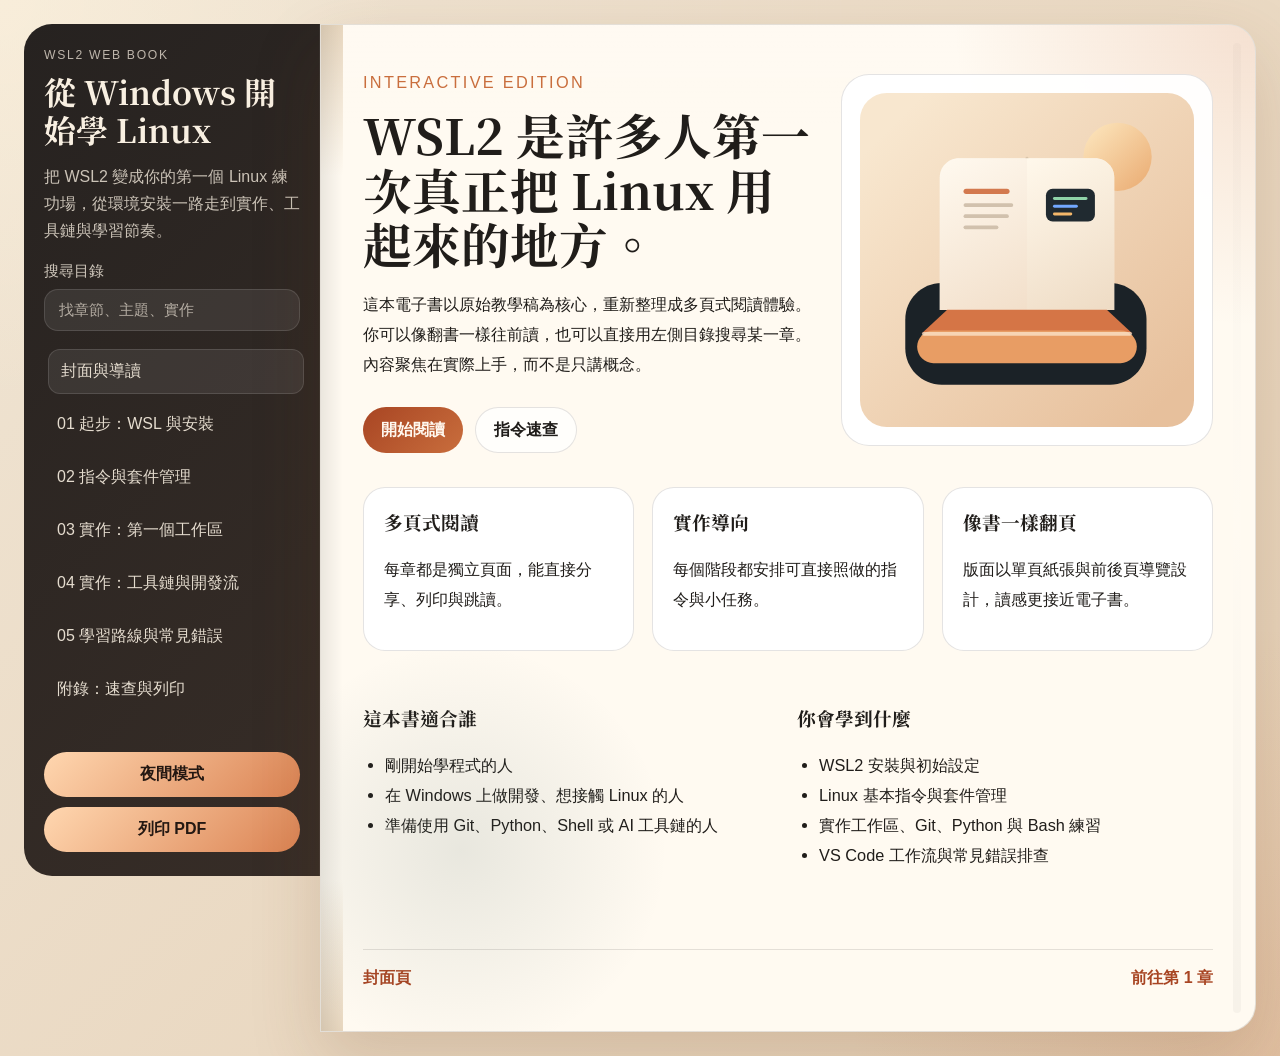
==== index.html @ 8cfdb97d "Initial ebook-wsl2 web book" ====
﻿<!DOCTYPE html>
<html lang="zh-Hant">
<head>
  <meta charset="UTF-8">
  <meta name="viewport" content="width=device-width, initial-scale=1.0">
  <title>從 Windows 開始學 Linux | WSL2 網頁電子書</title>
  <meta name="description" content="一本從 WSL2 出發的多頁式網頁電子書，帶你在 Windows 上開始學 Linux。">
  <link rel="preconnect" href="https://fonts.googleapis.com">
  <link rel="preconnect" href="https://fonts.gstatic.com" crossorigin>
  <link href="https://fonts.googleapis.com/css2?family=Noto+Serif+TC:wght@500;700;900&family=IBM+Plex+Sans+TC:wght@400;500;700&family=JetBrains+Mono:wght@400;600&display=swap" rel="stylesheet">
  <link rel="stylesheet" href="styles.css">
</head>
<body data-page="index.html">
  <div class="book-layout">
    <aside class="book-sidebar">
      <div class="sidebar-panel">
        <p class="eyebrow">WSL2 Web Book</p>
        <h1>從 Windows 開始學 Linux</h1>
        <p class="subtitle">把 WSL2 變成你的第一個 Linux 練功場，從環境安裝一路走到實作、工具鏈與學習節奏。</p>
        <label class="search-box" for="toc-search">
          <span>搜尋目錄</span>
          <input id="toc-search" type="search" placeholder="找章節、主題、實作">
        </label>
        <nav class="toc" aria-label="章節目錄">
          <a href="index.html">封面與導讀</a>
          <a href="chapter-01.html">01 起步：WSL 與安裝</a>
          <a href="chapter-02.html">02 指令與套件管理</a>
          <a href="chapter-03.html">03 實作：第一個工作區</a>
          <a href="chapter-04.html">04 實作：工具鏈與開發流</a>
          <a href="chapter-05.html">05 學習路線與常見錯誤</a>
          <a href="appendix.html">附錄：速查與列印</a>
        </nav>
        <div class="sidebar-actions">
          <button type="button" class="toolbar-button" data-theme-toggle>夜間模式</button>
          <button type="button" class="toolbar-button" data-print-page>列印 PDF</button>
        </div>
      </div>
    </aside>

    <main class="book-main">
      <article class="page-card cover-page">
        <div class="page-flourish"></div>
        <section class="cover-grid">
          <div class="cover-copy">
            <p class="eyebrow warm">Interactive Edition</p>
            <h2>WSL2 是許多人第一次真正把 Linux 用起來的地方。</h2>
            <p>這本電子書以原始教學稿為核心，重新整理成多頁式閱讀體驗。你可以像翻書一樣往前讀，也可以直接用左側目錄搜尋某一章。內容聚焦在實際上手，而不是只講概念。</p>
            <div class="action-row">
              <a class="button primary" href="chapter-01.html">開始閱讀</a>
              <a class="button secondary" href="appendix.html">指令速查</a>
            </div>
          </div>
          <figure class="cover-figure">
            <img src="cover-art.svg" alt="一本打開的書與終端機視窗組成的封面插圖">
          </figure>
        </section>

        <section class="feature-strip">
          <article>
            <h3>多頁式閱讀</h3>
            <p>每章都是獨立頁面，能直接分享、列印與跳讀。</p>
          </article>
          <article>
            <h3>實作導向</h3>
            <p>每個階段都安排可直接照做的指令與小任務。</p>
          </article>
          <article>
            <h3>像書一樣翻頁</h3>
            <p>版面以單頁紙張與前後頁導覽設計，讀感更接近電子書。</p>
          </article>
        </section>

        <section class="intro-columns">
          <div>
            <h3>這本書適合誰</h3>
            <ul class="plain-list">
              <li>剛開始學程式的人</li>
              <li>在 Windows 上做開發、想接觸 Linux 的人</li>
              <li>準備使用 Git、Python、Shell 或 AI 工具鏈的人</li>
            </ul>
          </div>
          <div>
            <h3>你會學到什麼</h3>
            <ul class="plain-list">
              <li>WSL2 安裝與初始設定</li>
              <li>Linux 基本指令與套件管理</li>
              <li>實作工作區、Git、Python 與 Bash 練習</li>
              <li>VS Code 工作流與常見錯誤排查</li>
            </ul>
          </div>
        </section>

        <footer class="page-nav">
          <span class="page-hint">封面頁</span>
          <a class="next-link" href="chapter-01.html">前往第 1 章</a>
        </footer>
      </article>
    </main>
  </div>

  <script src="script.js"></script>
</body>
</html>
---- styles.css ----
﻿:root {
  --bg: #f0e5d4;
  --bg-2: #e5cfb4;
  --sidebar: #262220;
  --sidebar-2: #372d27;
  --paper: #fffaf1;
  --paper-edge: #e7d6be;
  --paper-shadow: 0 28px 70px rgba(103, 60, 29, 0.18);
  --ink: #201d1a;
  --muted: #6d655f;
  --line: rgba(32, 29, 26, 0.12);
  --accent: #c96e3d;
  --accent-2: #a84523;
  --accent-soft: rgba(201, 110, 61, 0.13);
  --card-bg: rgba(255, 255, 255, 0.82);
  --card-bg-strong: rgba(255, 255, 255, 0.94);
  --button-secondary-bg: rgba(255, 255, 255, 0.72);
  --button-secondary-hover: rgba(255, 255, 255, 0.9);
  --input-bg: rgba(255, 255, 255, 0.08);
  --input-placeholder: rgba(248, 239, 225, 0.64);
}

html[data-theme="dark"] {
  --bg: #131618;
  --bg-2: #283036;
  --sidebar: #0f1112;
  --sidebar-2: #1c2023;
  --paper: #1b1f23;
  --paper-edge: #323840;
  --paper-shadow: 0 28px 70px rgba(0, 0, 0, 0.45);
  --ink: #eef1f2;
  --muted: #aeb6ba;
  --line: rgba(255, 255, 255, 0.09);
  --accent: #f0a36c;
  --accent-2: #ffcf9c;
  --accent-soft: rgba(240, 163, 108, 0.12);
  --card-bg: rgba(255, 255, 255, 0.04);
  --card-bg-strong: rgba(255, 255, 255, 0.07);
  --button-secondary-bg: rgba(255, 255, 255, 0.06);
  --button-secondary-hover: rgba(255, 255, 255, 0.12);
  --input-bg: rgba(255, 255, 255, 0.06);
  --input-placeholder: rgba(238, 241, 242, 0.52);
}

* {
  box-sizing: border-box;
}

html {
  scroll-behavior: smooth;
}

body {
  margin: 0;
  color: var(--ink);
  font-family: "IBM Plex Sans TC", sans-serif;
  background:
    radial-gradient(circle at top left, rgba(255, 244, 223, 0.55), transparent 24%),
    radial-gradient(circle at bottom right, rgba(201, 110, 61, 0.16), transparent 26%),
    linear-gradient(135deg, var(--bg) 0%, var(--bg-2) 100%);
}

body::before {
  content: "";
  position: fixed;
  inset: 0;
  pointer-events: none;
  background:
    linear-gradient(rgba(255, 255, 255, 0.04) 1px, transparent 1px),
    linear-gradient(90deg, rgba(255, 255, 255, 0.04) 1px, transparent 1px);
  background-size: 24px 24px;
  mask-image: radial-gradient(circle at center, black 32%, transparent 88%);
}

.book-layout {
  min-height: 100vh;
  display: grid;
  grid-template-columns: 320px minmax(0, 1fr);
}

.book-sidebar {
  position: sticky;
  top: 0;
  height: 100vh;
  padding: 24px 0 24px 24px;
}

.sidebar-panel {
  height: 100%;
  padding: 24px 20px;
  border-radius: 28px 0 0 28px;
  color: #f8efe1;
  background: linear-gradient(135deg, var(--sidebar) 0%, var(--sidebar-2) 100%);
  box-shadow: inset -1px 0 0 rgba(255, 255, 255, 0.06);
  display: flex;
  flex-direction: column;
}

.eyebrow,
.chapter-number {
  margin: 0 0 10px;
  text-transform: uppercase;
  letter-spacing: 0.14em;
  font-size: 0.76rem;
}

.eyebrow {
  color: rgba(248, 239, 225, 0.72);
}

.eyebrow.warm {
  color: var(--accent);
}

h1,
h2,
h3,
h4 {
  font-family: "Noto Serif TC", serif;
}

.sidebar-panel h1 {
  margin: 0;
  font-size: 2rem;
  line-height: 1.2;
}

.subtitle {
  margin: 14px 0 18px;
  line-height: 1.7;
  color: rgba(248, 239, 225, 0.78);
}

.search-box {
  display: grid;
  gap: 8px;
  font-size: 0.92rem;
  color: rgba(248, 239, 225, 0.8);
}

.search-box input {
  width: 100%;
  border: 1px solid rgba(255, 255, 255, 0.12);
  background: var(--input-bg);
  color: #fff7ed;
  border-radius: 14px;
  padding: 12px 14px;
  font: inherit;
}

.search-box input::placeholder {
  color: var(--input-placeholder);
}

.toc {
  margin-top: 18px;
  display: grid;
  gap: 8px;
}

.toc a {
  color: rgba(248, 239, 225, 0.9);
  text-decoration: none;
  padding: 11px 12px;
  border-radius: 12px;
  border: 1px solid transparent;
  transition: transform 180ms ease, background-color 180ms ease, border-color 180ms ease;
}

.toc a:hover,
.toc a.is-active {
  transform: translateX(4px);
  background: rgba(255, 255, 255, 0.08);
  border-color: rgba(255, 255, 255, 0.12);
}

.toc a.is-hidden {
  display: none;
}

.sidebar-actions {
  margin-top: auto;
  display: grid;
  gap: 10px;
}

.toolbar-button {
  border: 0;
  border-radius: 999px;
  padding: 12px 16px;
  font: inherit;
  font-weight: 700;
  cursor: pointer;
  color: #241812;
  background: linear-gradient(135deg, #ffd7b0, #db8353);
}

.book-main {
  padding: 24px 24px 24px 0;
  display: flex;
  align-items: flex-start;
  justify-content: center;
}

.page-card {
  position: relative;
  width: min(980px, 100%);
  max-width: 980px;
  min-height: calc(100vh - 48px);
  padding: 42px;
  border-radius: 0 28px 28px 0;
  background: linear-gradient(180deg, rgba(255, 255, 255, 0.08), transparent 10%), var(--paper);
  box-shadow: var(--paper-shadow);
  border: 1px solid var(--line);
  overflow: hidden;
}

.page-card::before {
  content: "";
  position: absolute;
  left: 0;
  top: 0;
  bottom: 0;
  width: 22px;
  background:
    linear-gradient(90deg, rgba(0, 0, 0, 0.08), transparent),
    linear-gradient(180deg, var(--paper-edge), transparent 15%, transparent 85%, var(--paper-edge));
}

.page-card::after {
  content: "";
  position: absolute;
  right: 14px;
  top: 18px;
  bottom: 18px;
  width: 8px;
  border-radius: 999px;
  background: linear-gradient(180deg, rgba(0, 0, 0, 0.05), rgba(255, 255, 255, 0.12), rgba(0, 0, 0, 0.08));
  opacity: 0.42;
}

.page-flourish {
  position: absolute;
  inset: 0;
  pointer-events: none;
  background:
    radial-gradient(circle at top right, rgba(201, 110, 61, 0.18), transparent 22%),
    radial-gradient(circle at 15% 82%, rgba(70, 95, 88, 0.12), transparent 18%);
}

.page-card,
.page-card h2,
.page-card h3,
.page-card h4,
.page-card p,
.page-card li,
.page-card strong,
.page-card code,
.comparison-table th,
.comparison-table td {
  color: var(--ink);
}

.cover-page {
  display: grid;
  gap: 34px;
}

.cover-grid {
  position: relative;
  display: grid;
  grid-template-columns: 1.1fr 0.9fr;
  gap: 24px;
  align-items: center;
}

.cover-copy h2,
.chapter-header h2 {
  margin: 0 0 18px;
  font-size: clamp(2.2rem, 3.8vw, 4.2rem);
  line-height: 1.12;
}

.cover-copy p,
.page-card p,
.page-card li {
  line-height: 1.85;
  font-size: 1.02rem;
}

.cover-figure {
  margin: 0;
  padding: 18px;
  border-radius: 28px;
  background: var(--card-bg-strong);
  border: 1px solid var(--line);
}

.cover-figure img {
  display: block;
  width: 100%;
  height: auto;
}

.feature-strip,
.info-grid,
.intro-columns,
.command-grid,
.timeline {
  display: grid;
  gap: 18px;
}

.feature-strip {
  grid-template-columns: repeat(3, minmax(0, 1fr));
}

.intro-columns,
.info-grid.two {
  grid-template-columns: repeat(2, minmax(0, 1fr));
}

.info-grid.three,
.command-grid {
  grid-template-columns: repeat(3, minmax(0, 1fr));
}

.feature-strip article,
.info-card,
.command-card,
.practice-block,
.section-block,
.timeline article,
.comparison-table,
pre,
.callout {
  position: relative;
  z-index: 1;
  border: 1px solid var(--line);
  border-radius: 22px;
  background: var(--card-bg-strong);
  padding: 20px;
}

html[data-theme="dark"] .cover-figure,
html[data-theme="dark"] .feature-strip article,
html[data-theme="dark"] .info-card,
html[data-theme="dark"] .command-card,
html[data-theme="dark"] .practice-block,
html[data-theme="dark"] .section-block,
html[data-theme="dark"] .timeline article,
html[data-theme="dark"] .comparison-table,
html[data-theme="dark"] pre,
html[data-theme="dark"] .callout {
  background: var(--card-bg-strong);
}

.feature-strip h3,
.info-card h3,
.info-card h4,
.section-block h3,
.practice-block h3,
.command-card code {
  margin-top: 0;
}

.feature-strip article p,
.info-card p,
.command-card p,
.practice-block p,
.section-block p,
.timeline article p,
.comparison-table th,
.comparison-table td {
  overflow-wrap: anywhere;
}

.action-row {
  display: flex;
  flex-wrap: wrap;
  gap: 12px;
  margin-top: 28px;
}

.button {
  display: inline-flex;
  align-items: center;
  justify-content: center;
  min-height: 46px;
  padding: 0 18px;
  border-radius: 999px;
  font-weight: 700;
  text-decoration: none;
}

.button.primary {
  color: #fff8ef;
  background: linear-gradient(135deg, var(--accent-2), var(--accent));
}

.button.secondary {
  color: var(--ink);
  border: 1px solid var(--line);
  background: var(--button-secondary-bg);
}

.button.secondary:hover {
  background: var(--button-secondary-hover);
}

.plain-list,
.steps {
  padding-left: 22px;
}

pre {
  overflow-x: auto;
}

code {
  font-family: "JetBrains Mono", monospace;
  font-size: 0.95em;
}

pre code {
  display: block;
  white-space: pre-wrap;
  line-height: 1.8;
}

.chapter-header {
  margin-bottom: 26px;
  padding-bottom: 18px;
  border-bottom: 1px solid var(--line);
}

.chapter-number {
  color: var(--accent);
}

.callout {
  border-left: 6px solid var(--accent);
}

.callout.soft {
  background: var(--accent-soft);
}

.command-card code {
  display: inline-block;
  margin-bottom: 8px;
  font-size: 1rem;
}

.timeline article span {
  display: inline-block;
  margin-bottom: 8px;
  font-weight: 700;
  color: var(--accent);
}

.comparison-table-wrap {
  overflow-x: auto;
  border: 1px solid var(--line);
  border-radius: 18px;
  background: var(--card-bg-strong);
}

.comparison-table {
  width: 100%;
  border-collapse: collapse;
  min-width: 520px;
}

.comparison-table th,
.comparison-table td {
  padding: 16px 18px;
  text-align: left;
  vertical-align: top;
  border-bottom: 1px solid var(--line);
}

.comparison-table th:not(:last-child),
.comparison-table td:not(:last-child) {
  border-right: 1px solid var(--line);
}

.comparison-table thead th {
  background: var(--accent-soft);
  font-weight: 700;
}

.comparison-table tbody th {
  width: 28%;
  font-weight: 700;
  background: rgba(0, 0, 0, 0.02);
}

html[data-theme="dark"] .comparison-table tbody th {
  background: rgba(255, 255, 255, 0.04);
}

.comparison-table tbody tr:last-child th,
.comparison-table tbody tr:last-child td {
  border-bottom: 0;
}

.page-nav {
  margin-top: 28px;
  padding-top: 18px;
  border-top: 1px solid var(--line);
  display: flex;
  align-items: center;
  justify-content: space-between;
  gap: 16px;
}

.page-nav a,
.page-hint {
  color: var(--accent-2);
  text-decoration: none;
  font-weight: 700;
}

.page-nav a:hover,
.toc a:hover,
.button:hover,
.toolbar-button:hover {
  filter: brightness(1.04);
}

.exercise-set {
  display: grid;
  gap: 18px;
}

.exercise-item {
  border: 1px solid var(--line);
  border-radius: 18px;
  background: var(--card-bg);
  padding: 18px;
}

.exercise-item h4,
.answer-block h5 {
  margin-top: 0;
}

.answer-block {
  margin-top: 14px;
  padding-top: 14px;
  border-top: 1px dashed var(--line);
}

.answer-block h5 {
  margin-bottom: 8px;
  color: var(--accent-2);
  font-size: 0.96rem;
}

.answer-block p:last-child {
  margin-bottom: 0;
}

@media (max-width: 1100px) {
  .book-layout {
    grid-template-columns: 1fr;
  }

  .book-sidebar {
    position: relative;
    height: auto;
    padding: 20px 20px 0;
  }

  .sidebar-panel {
    border-radius: 28px;
  }

  .book-main {
    padding: 20px;
  }

  .page-card {
    width: 100%;
    min-height: auto;
    border-radius: 28px;
  }
}

@media (max-width: 980px) {
  .feature-strip,
  .info-grid.three,
  .command-grid {
    grid-template-columns: repeat(2, minmax(0, 1fr));
  }

  .cover-grid {
    grid-template-columns: 1fr;
  }
}

@media (max-width: 760px) {
  .page-card {
    padding: 22px;
    border-radius: 22px;
  }

  .book-main {
    padding: 16px;
  }

  .sidebar-panel {
    border-radius: 22px;
  }

  .cover-grid,
  .feature-strip,
  .intro-columns,
  .info-grid.two,
  .info-grid.three,
  .command-grid {
    grid-template-columns: 1fr;
  }

  .cover-copy h2,
  .chapter-header h2 {
    font-size: 2.25rem;
  }

  .page-nav {
    flex-direction: column;
    align-items: flex-start;
  }

  .page-card::before,
  .page-card::after {
    display: none;
  }
}

@media print {
  body {
    background: white;
  }

  body::before,
  .book-sidebar,
  .page-card::before,
  .page-card::after,
  .page-flourish,
  .sidebar-actions {
    display: none !important;
  }

  .book-layout,
  .book-main {
    display: block;
    padding: 0;
  }

  .page-card {
    width: auto;
    min-height: auto;
    border: 0;
    box-shadow: none;
    border-radius: 0;
    background: white;
    padding: 0;
  }

  .page-nav {
    display: none;
  }

  a {
    color: black;
    text-decoration: none;
  }

  @page {
    size: A4;
    margin: 16mm;
  }
}
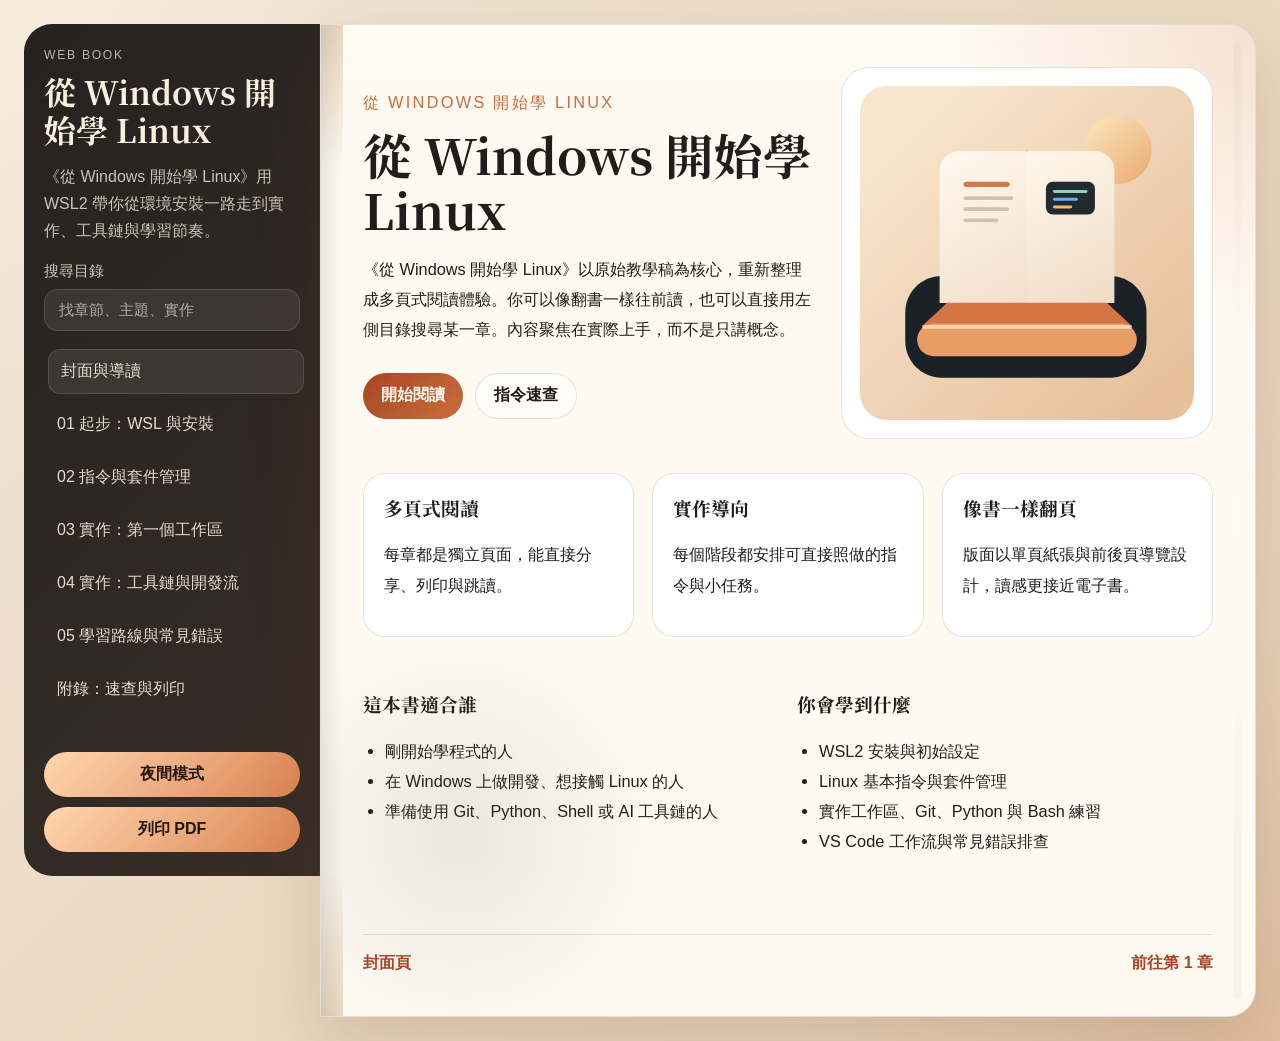
==== commit 079ce661: "統一電子書書名文案" ====
--- a/index.html
+++ b/index.html
@@ -3,8 +3,8 @@
 <head>
   <meta charset="UTF-8">
   <meta name="viewport" content="width=device-width, initial-scale=1.0">
-  <title>從 Windows 開始學 Linux | WSL2 網頁電子書</title>
-  <meta name="description" content="一本從 WSL2 出發的多頁式網頁電子書，帶你在 Windows 上開始學 Linux。">
+  <title>從 Windows 開始學 Linux | 首頁</title>
+  <meta name="description" content="《從 Windows 開始學 Linux》是一本文字清楚、實作導向的網頁電子書，帶你用 WSL2 在 Windows 上學會 Linux。">
   <link rel="preconnect" href="https://fonts.googleapis.com">
   <link rel="preconnect" href="https://fonts.gstatic.com" crossorigin>
   <link href="https://fonts.googleapis.com/css2?family=Noto+Serif+TC:wght@500;700;900&family=IBM+Plex+Sans+TC:wght@400;500;700&family=JetBrains+Mono:wght@400;600&display=swap" rel="stylesheet">
@@ -14,9 +14,9 @@
   <div class="book-layout">
     <aside class="book-sidebar">
       <div class="sidebar-panel">
-        <p class="eyebrow">WSL2 Web Book</p>
+        <p class="eyebrow">Web Book</p>
         <h1>從 Windows 開始學 Linux</h1>
-        <p class="subtitle">把 WSL2 變成你的第一個 Linux 練功場，從環境安裝一路走到實作、工具鏈與學習節奏。</p>
+        <p class="subtitle">《從 Windows 開始學 Linux》用 WSL2 帶你從環境安裝一路走到實作、工具鏈與學習節奏。</p>
         <label class="search-box" for="toc-search">
           <span>搜尋目錄</span>
           <input id="toc-search" type="search" placeholder="找章節、主題、實作">
@@ -42,9 +42,9 @@
         <div class="page-flourish"></div>
         <section class="cover-grid">
           <div class="cover-copy">
-            <p class="eyebrow warm">Interactive Edition</p>
-            <h2>WSL2 是許多人第一次真正把 Linux 用起來的地方。</h2>
-            <p>這本電子書以原始教學稿為核心，重新整理成多頁式閱讀體驗。你可以像翻書一樣往前讀，也可以直接用左側目錄搜尋某一章。內容聚焦在實際上手，而不是只講概念。</p>
+            <p class="eyebrow warm">從 Windows 開始學 Linux</p>
+            <h2>從 Windows 開始學 Linux</h2>
+            <p>《從 Windows 開始學 Linux》以原始教學稿為核心，重新整理成多頁式閱讀體驗。你可以像翻書一樣往前讀，也可以直接用左側目錄搜尋某一章。內容聚焦在實際上手，而不是只講概念。</p>
             <div class="action-row">
               <a class="button primary" href="chapter-01.html">開始閱讀</a>
               <a class="button secondary" href="appendix.html">指令速查</a>
